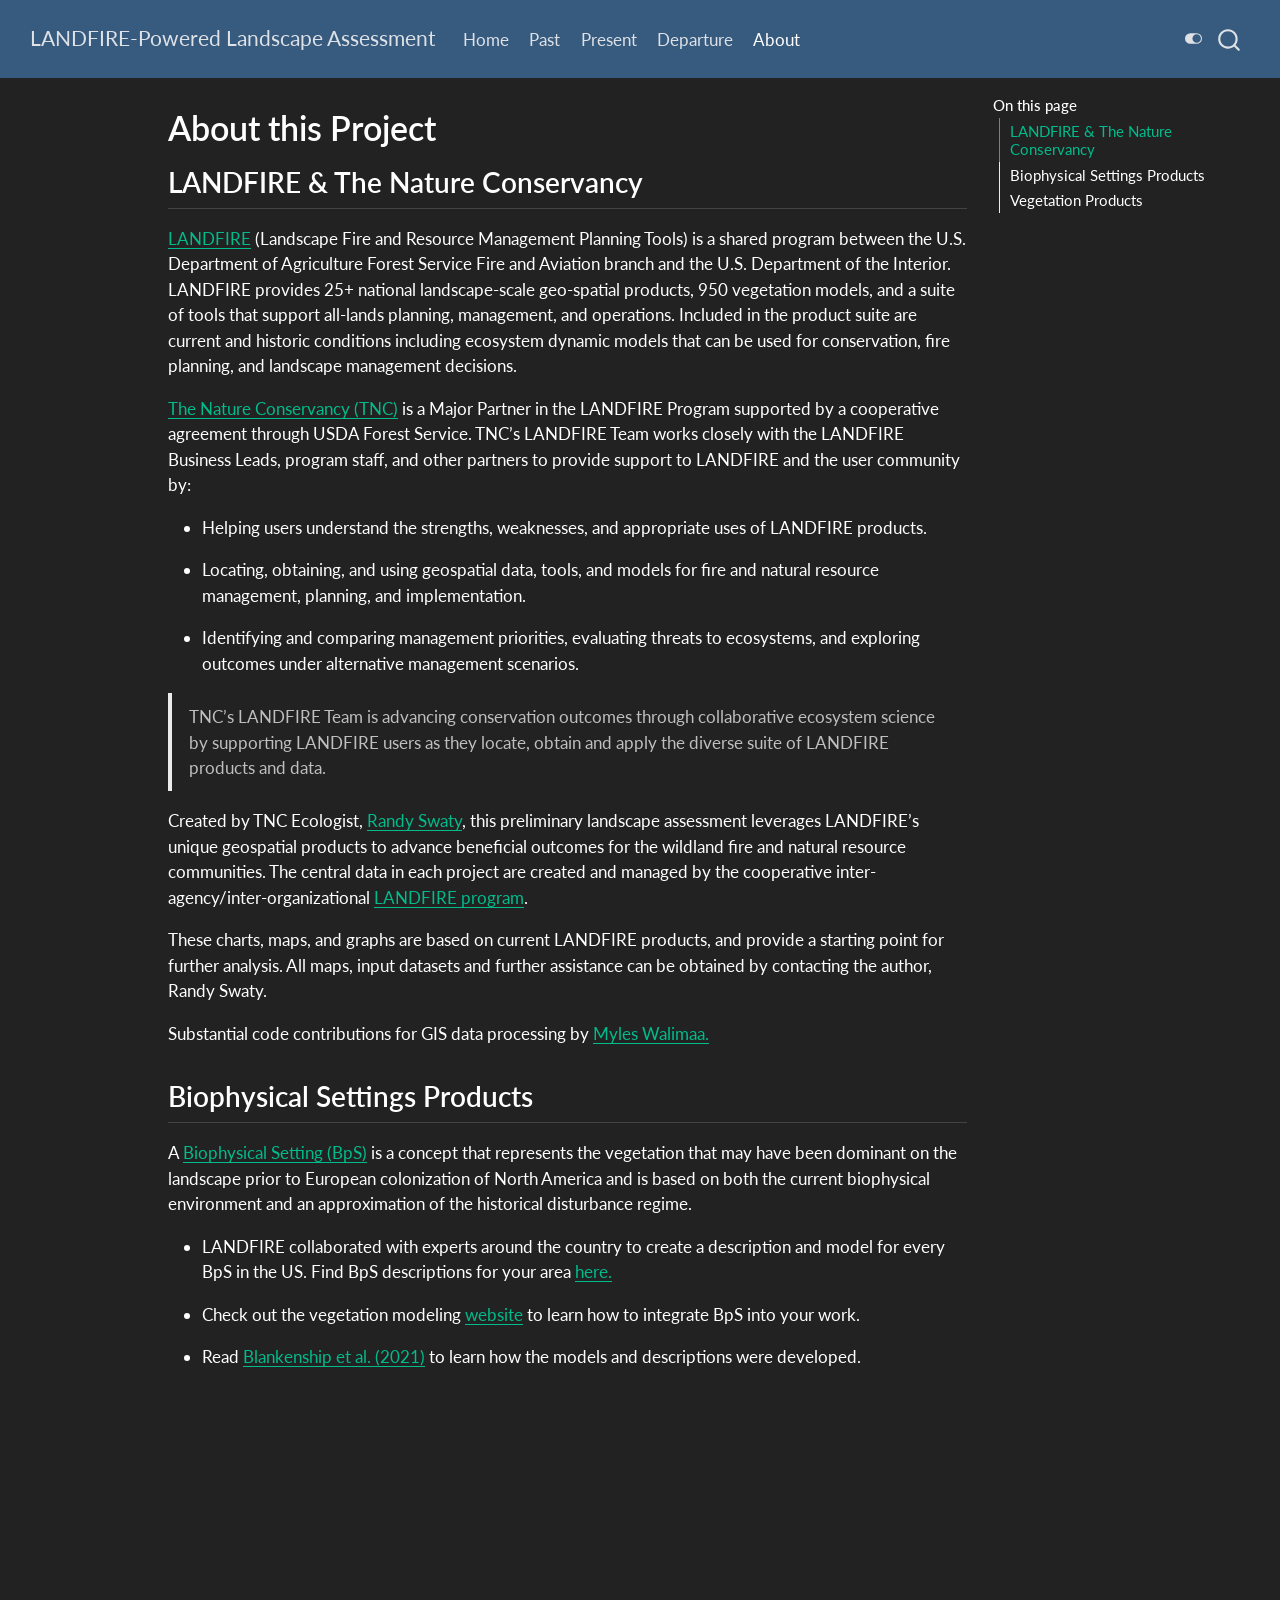
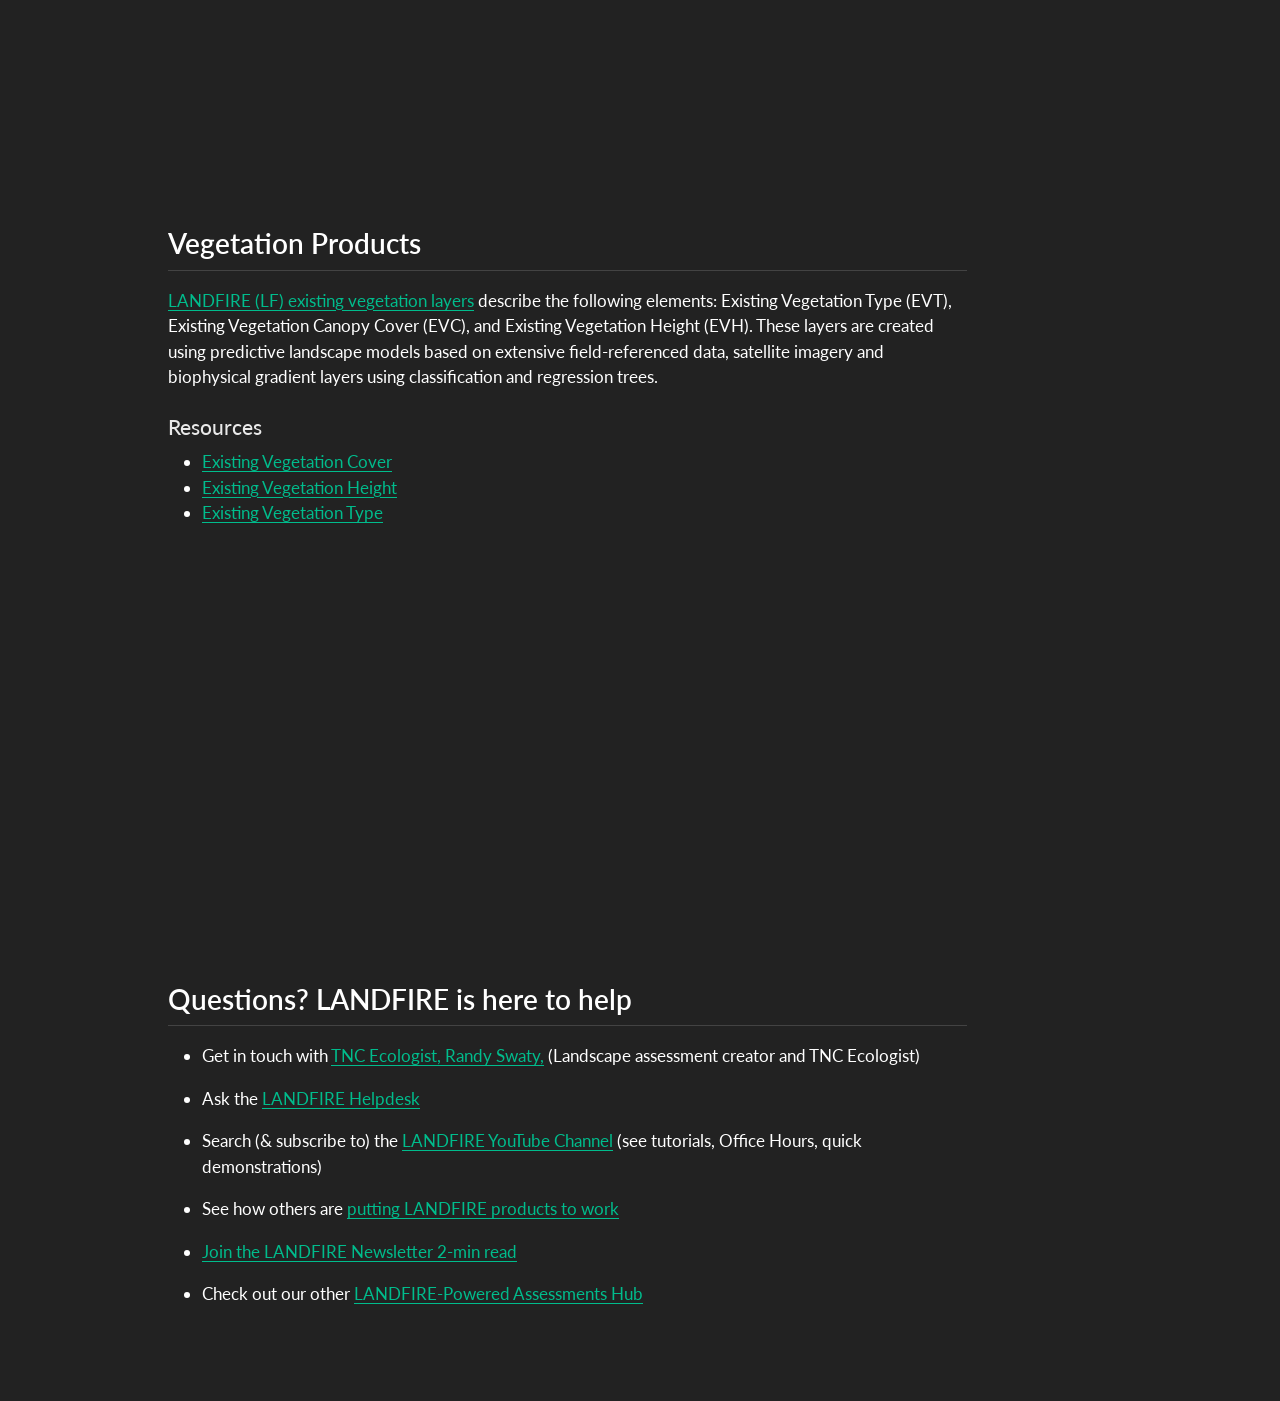
==== docs/about.html @ ee86d82d "added departure page, completed initial assessment" ====
<!DOCTYPE html>
<html xmlns="http://www.w3.org/1999/xhtml" lang="en" xml:lang="en"><head>

<meta charset="utf-8">
<meta name="generator" content="quarto-1.8.26">

<meta name="viewport" content="width=device-width, initial-scale=1.0, user-scalable=yes">


<title>About this Project – LANDFIRE-Powered Landscape Assessment</title>
<style>
code{white-space: pre-wrap;}
span.smallcaps{font-variant: small-caps;}
div.columns{display: flex; gap: min(4vw, 1.5em);}
div.column{flex: auto; overflow-x: auto;}
div.hanging-indent{margin-left: 1.5em; text-indent: -1.5em;}
ul.task-list{list-style: none;}
ul.task-list li input[type="checkbox"] {
  width: 0.8em;
  margin: 0 0.8em 0.2em -1em; /* quarto-specific, see https://github.com/quarto-dev/quarto-cli/issues/4556 */ 
  vertical-align: middle;
}
</style>


<script src="site_libs/quarto-nav/quarto-nav.js"></script>
<script src="site_libs/quarto-nav/headroom.min.js"></script>
<script src="site_libs/clipboard/clipboard.min.js"></script>
<script src="site_libs/quarto-search/autocomplete.umd.js"></script>
<script src="site_libs/quarto-search/fuse.min.js"></script>
<script src="site_libs/quarto-search/quarto-search.js"></script>
<meta name="quarto:offset" content="./">
<script src="site_libs/quarto-html/quarto.js" type="module"></script>
<script src="site_libs/quarto-html/tabsets/tabsets.js" type="module"></script>
<script src="site_libs/quarto-html/axe/axe-check.js" type="module"></script>
<script src="site_libs/quarto-html/popper.min.js"></script>
<script src="site_libs/quarto-html/tippy.umd.min.js"></script>
<script src="site_libs/quarto-html/anchor.min.js"></script>
<link href="site_libs/quarto-html/tippy.css" rel="stylesheet">
<link href="site_libs/quarto-html/quarto-syntax-highlighting-587c61ba64f3a5504c4d52d930310e48.css" rel="stylesheet" class="quarto-color-scheme" id="quarto-text-highlighting-styles">
<link href="site_libs/quarto-html/quarto-syntax-highlighting-dark-b758ccaa5987ceb1b75504551e579abf.css" rel="stylesheet" class="quarto-color-scheme quarto-color-alternate" id="quarto-text-highlighting-styles">
<script src="site_libs/bootstrap/bootstrap.min.js"></script>
<link href="site_libs/bootstrap/bootstrap-icons.css" rel="stylesheet">
<link href="site_libs/bootstrap/bootstrap-ffa9a6279353761231ec249df0a7fdd3.min.css" rel="stylesheet" append-hash="true" class="quarto-color-scheme" id="quarto-bootstrap" data-mode="light">
<link href="site_libs/bootstrap/bootstrap-dark-24772959a0e306aba8d7698078628ce7.min.css" rel="stylesheet" append-hash="true" class="quarto-color-scheme quarto-color-alternate" id="quarto-bootstrap" data-mode="dark">
<script id="quarto-search-options" type="application/json">{
  "location": "navbar",
  "copy-button": false,
  "collapse-after": 3,
  "panel-placement": "end",
  "type": "overlay",
  "limit": 50,
  "keyboard-shortcut": [
    "f",
    "/",
    "s"
  ],
  "show-item-context": false,
  "language": {
    "search-no-results-text": "No results",
    "search-matching-documents-text": "matching documents",
    "search-copy-link-title": "Copy link to search",
    "search-hide-matches-text": "Hide additional matches",
    "search-more-match-text": "more match in this document",
    "search-more-matches-text": "more matches in this document",
    "search-clear-button-title": "Clear",
    "search-text-placeholder": "",
    "search-detached-cancel-button-title": "Cancel",
    "search-submit-button-title": "Submit",
    "search-label": "Search"
  }
}</script>


<link rel="stylesheet" href="styles-darkly.css">
<link rel="stylesheet" href="styles-flatly.css">
</head>

<body class="nav-fixed quarto-dark"><script id="quarto-html-before-body" type="application/javascript">
    const toggleBodyColorMode = (bsSheetEl) => {
      const mode = bsSheetEl.getAttribute("data-mode");
      const bodyEl = window.document.querySelector("body");
      if (mode === "dark") {
        bodyEl.classList.add("quarto-dark");
        bodyEl.classList.remove("quarto-light");
      } else {
        bodyEl.classList.add("quarto-light");
        bodyEl.classList.remove("quarto-dark");
      }
    }
    const toggleBodyColorPrimary = () => {
      const bsSheetEl = window.document.querySelector("link#quarto-bootstrap:not([rel=disabled-stylesheet])");
      if (bsSheetEl) {
        toggleBodyColorMode(bsSheetEl);
      }
    }
    const setColorSchemeToggle = (alternate) => {
      const toggles = window.document.querySelectorAll('.quarto-color-scheme-toggle');
      for (let i=0; i < toggles.length; i++) {
        const toggle = toggles[i];
        if (toggle) {
          if (alternate) {
            toggle.classList.add("alternate");
          } else {
            toggle.classList.remove("alternate");
          }
        }
      }
    };
    const toggleColorMode = (alternate) => {
      // Switch the stylesheets
      const primaryStylesheets = window.document.querySelectorAll('link.quarto-color-scheme:not(.quarto-color-alternate)');
      const alternateStylesheets = window.document.querySelectorAll('link.quarto-color-scheme.quarto-color-alternate');
      manageTransitions('#quarto-margin-sidebar .nav-link', false);
      if (alternate) {
        // note: dark is layered on light, we don't disable primary!
        enableStylesheet(alternateStylesheets);
        for (const sheetNode of alternateStylesheets) {
          if (sheetNode.id === "quarto-bootstrap") {
            toggleBodyColorMode(sheetNode);
          }
        }
      } else {
        disableStylesheet(alternateStylesheets);
        enableStylesheet(primaryStylesheets)
        toggleBodyColorPrimary();
      }
      manageTransitions('#quarto-margin-sidebar .nav-link', true);
      // Switch the toggles
      setColorSchemeToggle(alternate)
      // Hack to workaround the fact that safari doesn't
      // properly recolor the scrollbar when toggling (#1455)
      if (navigator.userAgent.indexOf('Safari') > 0 && navigator.userAgent.indexOf('Chrome') == -1) {
        manageTransitions("body", false);
        window.scrollTo(0, 1);
        setTimeout(() => {
          window.scrollTo(0, 0);
          manageTransitions("body", true);
        }, 40);
      }
    }
    const disableStylesheet = (stylesheets) => {
      for (let i=0; i < stylesheets.length; i++) {
        const stylesheet = stylesheets[i];
        stylesheet.rel = 'disabled-stylesheet';
      }
    }
    const enableStylesheet = (stylesheets) => {
      for (let i=0; i < stylesheets.length; i++) {
        const stylesheet = stylesheets[i];
        if(stylesheet.rel !== 'stylesheet') { // for Chrome, which will still FOUC without this check
          stylesheet.rel = 'stylesheet';
        }
      }
    }
    const manageTransitions = (selector, allowTransitions) => {
      const els = window.document.querySelectorAll(selector);
      for (let i=0; i < els.length; i++) {
        const el = els[i];
        if (allowTransitions) {
          el.classList.remove('notransition');
        } else {
          el.classList.add('notransition');
        }
      }
    }
    const isFileUrl = () => {
      return window.location.protocol === 'file:';
    }
    const hasAlternateSentinel = () => {
      let styleSentinel = getColorSchemeSentinel();
      if (styleSentinel !== null) {
        return styleSentinel === "alternate";
      } else {
        return false;
      }
    }
    const setStyleSentinel = (alternate) => {
      const value = alternate ? "alternate" : "default";
      if (!isFileUrl()) {
        window.localStorage.setItem("quarto-color-scheme", value);
      } else {
        localAlternateSentinel = value;
      }
    }
    const getColorSchemeSentinel = () => {
      if (!isFileUrl()) {
        const storageValue = window.localStorage.getItem("quarto-color-scheme");
        return storageValue != null ? storageValue : localAlternateSentinel;
      } else {
        return localAlternateSentinel;
      }
    }
    const toggleGiscusIfUsed = (isAlternate, darkModeDefault) => {
      const baseTheme = document.querySelector('#giscus-base-theme')?.value ?? 'light';
      const alternateTheme = document.querySelector('#giscus-alt-theme')?.value ?? 'dark';
      let newTheme = '';
      if(authorPrefersDark) {
        newTheme = isAlternate ? baseTheme : alternateTheme;
      } else {
        newTheme = isAlternate ? alternateTheme : baseTheme;
      }
      const changeGiscusTheme = () => {
        // From: https://github.com/giscus/giscus/issues/336
        const sendMessage = (message) => {
          const iframe = document.querySelector('iframe.giscus-frame');
          if (!iframe) return;
          iframe.contentWindow.postMessage({ giscus: message }, 'https://giscus.app');
        }
        sendMessage({
          setConfig: {
            theme: newTheme
          }
        });
      }
      const isGiscussLoaded = window.document.querySelector('iframe.giscus-frame') !== null;
      if (isGiscussLoaded) {
        changeGiscusTheme();
      }
    };
    const authorPrefersDark = true;
    const darkModeDefault = authorPrefersDark;
    let localAlternateSentinel = darkModeDefault ? 'alternate' : 'default';
    // Dark / light mode switch
    window.quartoToggleColorScheme = () => {
      // Read the current dark / light value
      let toAlternate = !hasAlternateSentinel();
      toggleColorMode(toAlternate);
      setStyleSentinel(toAlternate);
      toggleGiscusIfUsed(toAlternate, darkModeDefault);
      window.dispatchEvent(new Event('resize'));
    };
    // Switch to dark mode if need be
    if (hasAlternateSentinel()) {
      toggleColorMode(true);
    } else {
      toggleColorMode(false);
    }
  </script>

<div id="quarto-search-results"></div>
  <header id="quarto-header" class="headroom fixed-top">
    <nav class="navbar navbar-expand-lg " data-bs-theme="dark">
      <div class="navbar-container container-fluid">
      <div class="navbar-brand-container mx-auto">
    <a class="navbar-brand" href="./index.html">
    <span class="navbar-title">LANDFIRE-Powered Landscape Assessment</span>
    </a>
  </div>
            <div id="quarto-search" class="" title="Search"></div>
          <button class="navbar-toggler" type="button" data-bs-toggle="collapse" data-bs-target="#navbarCollapse" aria-controls="navbarCollapse" role="menu" aria-expanded="false" aria-label="Toggle navigation" onclick="if (window.quartoToggleHeadroom) { window.quartoToggleHeadroom(); }">
  <span class="navbar-toggler-icon"></span>
</button>
          <div class="collapse navbar-collapse" id="navbarCollapse">
            <ul class="navbar-nav navbar-nav-scroll me-auto">
  <li class="nav-item">
    <a class="nav-link" href="./index.html"> 
<span class="menu-text">Home</span></a>
  </li>  
  <li class="nav-item">
    <a class="nav-link" href="./past.html"> 
<span class="menu-text">Past</span></a>
  </li>  
  <li class="nav-item">
    <a class="nav-link" href="./present.html"> 
<span class="menu-text">Present</span></a>
  </li>  
  <li class="nav-item">
    <a class="nav-link" href="./departure.html"> 
<span class="menu-text">Departure</span></a>
  </li>  
  <li class="nav-item">
    <a class="nav-link active" href="./about.html" aria-current="page"> 
<span class="menu-text">About</span></a>
  </li>  
</ul>
          </div> <!-- /navcollapse -->
            <div class="quarto-navbar-tools">
  <a href="" class="quarto-color-scheme-toggle quarto-navigation-tool  px-1" onclick="window.quartoToggleColorScheme(); return false;" title="Toggle dark mode"><i class="bi"></i></a>
</div>
      </div> <!-- /container-fluid -->
    </nav>
</header>
<!-- content -->
<div id="quarto-content" class="quarto-container page-columns page-rows-contents page-layout-article page-navbar">
<!-- sidebar -->
<!-- margin-sidebar -->
    <div id="quarto-margin-sidebar" class="sidebar margin-sidebar">
        <nav id="TOC" role="doc-toc" class="toc-active">
    <h2 id="toc-title">On this page</h2>
   
  <ul>
  <li><a href="#landfire-the-nature-conservancy" id="toc-landfire-the-nature-conservancy" class="nav-link active" data-scroll-target="#landfire-the-nature-conservancy">LANDFIRE &amp; The Nature Conservancy</a></li>
  <li><a href="#biophysical-settings-products" id="toc-biophysical-settings-products" class="nav-link" data-scroll-target="#biophysical-settings-products">Biophysical Settings Products</a></li>
  <li><a href="#vegetation-products" id="toc-vegetation-products" class="nav-link" data-scroll-target="#vegetation-products">Vegetation Products</a></li>
  </ul>
</nav>
    </div>
<!-- main -->
<main class="content" id="quarto-document-content">


<header id="title-block-header" class="quarto-title-block default">
<div class="quarto-title">
<h1 class="title">About this Project</h1>
</div>



<div class="quarto-title-meta">

    
  
    
  </div>
  


</header>


<section id="landfire-the-nature-conservancy" class="level2">
<h2 class="anchored" data-anchor-id="landfire-the-nature-conservancy">LANDFIRE &amp; The Nature Conservancy</h2>
<p><a href="https://landfire.gov" target="blank">LANDFIRE</a> (Landscape Fire and Resource Management Planning Tools) is a shared program between the U.S. Department of Agriculture Forest Service Fire and Aviation branch and the U.S. Department of the Interior. LANDFIRE provides 25+ national landscape-scale geo-spatial products, 950 vegetation models, and a suite of tools that support all-lands planning, management, and operations. Included in the product suite are current and historic conditions including ecosystem dynamic models that can be used for conservation, fire planning, and landscape management decisions.</p>
<p><a href="https://landfire.gov/faqs#heading-45" target="blank">The Nature Conservancy (TNC)</a> is a Major Partner in the LANDFIRE Program supported by a cooperative agreement through USDA Forest Service. TNC’s LANDFIRE Team works closely with the LANDFIRE Business Leads, program staff, and other partners to provide support to LANDFIRE and the user community by:</p>
<ul>
<li><p>Helping users understand the strengths, weaknesses, and appropriate uses of LANDFIRE products.</p></li>
<li><p>Locating, obtaining, and using geospatial data, tools, and models for fire and natural resource management, planning, and implementation.</p></li>
<li><p>Identifying and comparing management priorities, evaluating threats to ecosystems, and exploring outcomes under alternative management scenarios.</p></li>
</ul>
<blockquote class="blockquote">
<p>TNC’s LANDFIRE Team is advancing conservation outcomes through collaborative ecosystem science by supporting LANDFIRE users as they locate, obtain and apply the diverse suite of LANDFIRE products and data.</p>
</blockquote>
<p>Created by TNC Ecologist, <a href="mailto:rswaty@tnc.org">Randy Swaty</a>, this preliminary landscape assessment leverages LANDFIRE’s unique geospatial products to advance beneficial outcomes for the wildland fire and natural resource communities. The central data in each project are created and managed by the cooperative inter-agency/inter-organizational <a href="https://landfire.gov" target="blank">LANDFIRE program</a>.</p>
<p>These charts, maps, and graphs are based on current LANDFIRE products, and provide a starting point for further analysis. All maps, input datasets and further assistance can be obtained by contacting the author, Randy Swaty.</p>
<p>Substantial code contributions for GIS data processing by <a href="https://www.linkedin.com/in/myles-walimaa-35596123b/" target="blank">Myles Walimaa.</a></p>
</section>
<section id="biophysical-settings-products" class="level2">
<h2 class="anchored" data-anchor-id="biophysical-settings-products">Biophysical Settings Products</h2>
<p>A <a href="https://landfire.gov/bps-models.php" target="blank">Biophysical Setting (BpS)</a> is a concept that represents the vegetation that may have been dominant on the landscape prior to European colonization of North America and is based on both the current biophysical environment and an approximation of the historical disturbance regime.</p>
<ul>
<li><p>LANDFIRE collaborated with experts around the country to create a description and model for every BpS in the US. Find BpS descriptions for your area <a href="https://landfirereview.org/search.php" target="blank">here.</a></p></li>
<li><p>Check out the vegetation modeling <a href="https://thenatureconservancy.github.io/landfiremodels/" target="blank">website</a> to learn how to integrate BpS into your work.</p></li>
<li><p>Read <a href="https://esajournals.onlinelibrary.wiley.com/doi/pdf/10.1002/ecs2.3484" target="blank">Blankenship et al.&nbsp;(2021)</a> to learn how the models and descriptions were developed.</p></li>
</ul>
<p><br></p>
<iframe width="560" height="315" src="https://www.youtube.com/embed/xjaWJCe7udQ" title="YouTube video player" frameborder="0" allow="accelerometer; autoplay; clipboard-write; encrypted-media; gyroscope; picture-in-picture; web-share" allowfullscreen="">
</iframe>
<p><br></p>
</section>
<section id="vegetation-products" class="level2">
<h2 class="anchored" data-anchor-id="vegetation-products">Vegetation Products</h2>
<p><a href="https://landfire.gov/vegetation.php" target="blank">LANDFIRE (LF) existing vegetation layers</a> describe the following elements: Existing Vegetation Type (EVT), Existing Vegetation Canopy Cover (EVC), and Existing Vegetation Height (EVH). These layers are created using predictive landscape models based on extensive field-referenced data, satellite imagery and biophysical gradient layers using classification and regression trees.</p>
<section id="resources" class="level4">
<h4 class="anchored">Resources</h4>
<ul>
<li><a href="https://landfire.gov/evc.php" target="blank">Existing Vegetation Cover</a></li>
<li><a href="https://landfire.gov/evh.php" target="blank">Existing Vegetation Height</a></li>
<li><a href="https://landfire.gov/evt.php" target="blank">Existing Vegetation Type</a></li>
</ul>
<p><br></p>
<iframe width="560" height="315" src="https://www.youtube.com/embed/Fzc_zS6EoJE?si=Z4idrvFqgCMK8IJZ" title="YouTube video player" frameborder="0" allow="accelerometer; autoplay; clipboard-write; encrypted-media; gyroscope; picture-in-picture; web-share" allowfullscreen="">
</iframe>
<p><br></p>
<h2 class="anchored" data-anchor-id="resources">
Questions? LANDFIRE is here to help
</h2>
<ul>
<li><p>Get in touch with <a href="mailto:rswaty@tnc.org">TNC Ecologist, Randy Swaty,</a> (Landscape assessment creator and TNC Ecologist)</p></li>
<li><p>Ask the <a href="mailto:helpdesk@landfire.gov">LANDFIRE Helpdesk</a></p></li>
<li><p>Search (&amp; subscribe to) the <a href="https://www.youtube.com/@LANDFIREvideo">LANDFIRE YouTube Channel</a> (see tutorials, Office Hours, quick demonstrations)</p></li>
<li><p>See how others are <a href="https://arcg.is/1jmKm90">putting LANDFIRE products to work</a></p></li>
<li><p><a href="http://eepurl.com/cajG91">Join the LANDFIRE Newsletter 2-min read</a></p></li>
<li><p>Check out our other <a href="https://landfire-tnc.github.io/Assessments/">LANDFIRE-Powered Assessments Hub</a></p></li>
</ul>


</section>
</section>

</main> <!-- /main -->
<script id="quarto-html-after-body" type="application/javascript">
  window.document.addEventListener("DOMContentLoaded", function (event) {
    // Ensure there is a toggle, if there isn't float one in the top right
    if (window.document.querySelector('.quarto-color-scheme-toggle') === null) {
      const a = window.document.createElement('a');
      a.classList.add('top-right');
      a.classList.add('quarto-color-scheme-toggle');
      a.href = "";
      a.onclick = function() { try { window.quartoToggleColorScheme(); } catch {} return false; };
      const i = window.document.createElement("i");
      i.classList.add('bi');
      a.appendChild(i);
      window.document.body.appendChild(a);
    }
    setColorSchemeToggle(hasAlternateSentinel())
    const icon = "";
    const anchorJS = new window.AnchorJS();
    anchorJS.options = {
      placement: 'right',
      icon: icon
    };
    anchorJS.add('.anchored');
    const isCodeAnnotation = (el) => {
      for (const clz of el.classList) {
        if (clz.startsWith('code-annotation-')) {                     
          return true;
        }
      }
      return false;
    }
    const onCopySuccess = function(e) {
      // button target
      const button = e.trigger;
      // don't keep focus
      button.blur();
      // flash "checked"
      button.classList.add('code-copy-button-checked');
      var currentTitle = button.getAttribute("title");
      button.setAttribute("title", "Copied!");
      let tooltip;
      if (window.bootstrap) {
        button.setAttribute("data-bs-toggle", "tooltip");
        button.setAttribute("data-bs-placement", "left");
        button.setAttribute("data-bs-title", "Copied!");
        tooltip = new bootstrap.Tooltip(button, 
          { trigger: "manual", 
            customClass: "code-copy-button-tooltip",
            offset: [0, -8]});
        tooltip.show();    
      }
      setTimeout(function() {
        if (tooltip) {
          tooltip.hide();
          button.removeAttribute("data-bs-title");
          button.removeAttribute("data-bs-toggle");
          button.removeAttribute("data-bs-placement");
        }
        button.setAttribute("title", currentTitle);
        button.classList.remove('code-copy-button-checked');
      }, 1000);
      // clear code selection
      e.clearSelection();
    }
    const getTextToCopy = function(trigger) {
      const outerScaffold = trigger.parentElement.cloneNode(true);
      const codeEl = outerScaffold.querySelector('code');
      for (const childEl of codeEl.children) {
        if (isCodeAnnotation(childEl)) {
          childEl.remove();
        }
      }
      return codeEl.innerText;
    }
    const clipboard = new window.ClipboardJS('.code-copy-button:not([data-in-quarto-modal])', {
      text: getTextToCopy
    });
    clipboard.on('success', onCopySuccess);
    if (window.document.getElementById('quarto-embedded-source-code-modal')) {
      const clipboardModal = new window.ClipboardJS('.code-copy-button[data-in-quarto-modal]', {
        text: getTextToCopy,
        container: window.document.getElementById('quarto-embedded-source-code-modal')
      });
      clipboardModal.on('success', onCopySuccess);
    }
      var localhostRegex = new RegExp(/^(?:http|https):\/\/localhost\:?[0-9]*\//);
      var mailtoRegex = new RegExp(/^mailto:/);
        var filterRegex = new RegExp('/' + window.location.host + '/');
      var isInternal = (href) => {
          return filterRegex.test(href) || localhostRegex.test(href) || mailtoRegex.test(href);
      }
      // Inspect non-navigation links and adorn them if external
     var links = window.document.querySelectorAll('a[href]:not(.nav-link):not(.navbar-brand):not(.toc-action):not(.sidebar-link):not(.sidebar-item-toggle):not(.pagination-link):not(.no-external):not([aria-hidden]):not(.dropdown-item):not(.quarto-navigation-tool):not(.about-link)');
      for (var i=0; i<links.length; i++) {
        const link = links[i];
        if (!isInternal(link.href)) {
          // undo the damage that might have been done by quarto-nav.js in the case of
          // links that we want to consider external
          if (link.dataset.originalHref !== undefined) {
            link.href = link.dataset.originalHref;
          }
        }
      }
    function tippyHover(el, contentFn, onTriggerFn, onUntriggerFn) {
      const config = {
        allowHTML: true,
        maxWidth: 500,
        delay: 100,
        arrow: false,
        appendTo: function(el) {
            return el.parentElement;
        },
        interactive: true,
        interactiveBorder: 10,
        theme: 'quarto',
        placement: 'bottom-start',
      };
      if (contentFn) {
        config.content = contentFn;
      }
      if (onTriggerFn) {
        config.onTrigger = onTriggerFn;
      }
      if (onUntriggerFn) {
        config.onUntrigger = onUntriggerFn;
      }
      window.tippy(el, config); 
    }
    const noterefs = window.document.querySelectorAll('a[role="doc-noteref"]');
    for (var i=0; i<noterefs.length; i++) {
      const ref = noterefs[i];
      tippyHover(ref, function() {
        // use id or data attribute instead here
        let href = ref.getAttribute('data-footnote-href') || ref.getAttribute('href');
        try { href = new URL(href).hash; } catch {}
        const id = href.replace(/^#\/?/, "");
        const note = window.document.getElementById(id);
        if (note) {
          return note.innerHTML;
        } else {
          return "";
        }
      });
    }
    const xrefs = window.document.querySelectorAll('a.quarto-xref');
    const processXRef = (id, note) => {
      // Strip column container classes
      const stripColumnClz = (el) => {
        el.classList.remove("page-full", "page-columns");
        if (el.children) {
          for (const child of el.children) {
            stripColumnClz(child);
          }
        }
      }
      stripColumnClz(note)
      if (id === null || id.startsWith('sec-')) {
        // Special case sections, only their first couple elements
        const container = document.createElement("div");
        if (note.children && note.children.length > 2) {
          container.appendChild(note.children[0].cloneNode(true));
          for (let i = 1; i < note.children.length; i++) {
            const child = note.children[i];
            if (child.tagName === "P" && child.innerText === "") {
              continue;
            } else {
              container.appendChild(child.cloneNode(true));
              break;
            }
          }
          if (window.Quarto?.typesetMath) {
            window.Quarto.typesetMath(container);
          }
          return container.innerHTML
        } else {
          if (window.Quarto?.typesetMath) {
            window.Quarto.typesetMath(note);
          }
          return note.innerHTML;
        }
      } else {
        // Remove any anchor links if they are present
        const anchorLink = note.querySelector('a.anchorjs-link');
        if (anchorLink) {
          anchorLink.remove();
        }
        if (window.Quarto?.typesetMath) {
          window.Quarto.typesetMath(note);
        }
        if (note.classList.contains("callout")) {
          return note.outerHTML;
        } else {
          return note.innerHTML;
        }
      }
    }
    for (var i=0; i<xrefs.length; i++) {
      const xref = xrefs[i];
      tippyHover(xref, undefined, function(instance) {
        instance.disable();
        let url = xref.getAttribute('href');
        let hash = undefined; 
        if (url.startsWith('#')) {
          hash = url;
        } else {
          try { hash = new URL(url).hash; } catch {}
        }
        if (hash) {
          const id = hash.replace(/^#\/?/, "");
          const note = window.document.getElementById(id);
          if (note !== null) {
            try {
              const html = processXRef(id, note.cloneNode(true));
              instance.setContent(html);
            } finally {
              instance.enable();
              instance.show();
            }
          } else {
            // See if we can fetch this
            fetch(url.split('#')[0])
            .then(res => res.text())
            .then(html => {
              const parser = new DOMParser();
              const htmlDoc = parser.parseFromString(html, "text/html");
              const note = htmlDoc.getElementById(id);
              if (note !== null) {
                const html = processXRef(id, note);
                instance.setContent(html);
              } 
            }).finally(() => {
              instance.enable();
              instance.show();
            });
          }
        } else {
          // See if we can fetch a full url (with no hash to target)
          // This is a special case and we should probably do some content thinning / targeting
          fetch(url)
          .then(res => res.text())
          .then(html => {
            const parser = new DOMParser();
            const htmlDoc = parser.parseFromString(html, "text/html");
            const note = htmlDoc.querySelector('main.content');
            if (note !== null) {
              // This should only happen for chapter cross references
              // (since there is no id in the URL)
              // remove the first header
              if (note.children.length > 0 && note.children[0].tagName === "HEADER") {
                note.children[0].remove();
              }
              const html = processXRef(null, note);
              instance.setContent(html);
            } 
          }).finally(() => {
            instance.enable();
            instance.show();
          });
        }
      }, function(instance) {
      });
    }
        let selectedAnnoteEl;
        const selectorForAnnotation = ( cell, annotation) => {
          let cellAttr = 'data-code-cell="' + cell + '"';
          let lineAttr = 'data-code-annotation="' +  annotation + '"';
          const selector = 'span[' + cellAttr + '][' + lineAttr + ']';
          return selector;
        }
        const selectCodeLines = (annoteEl) => {
          const doc = window.document;
          const targetCell = annoteEl.getAttribute("data-target-cell");
          const targetAnnotation = annoteEl.getAttribute("data-target-annotation");
          const annoteSpan = window.document.querySelector(selectorForAnnotation(targetCell, targetAnnotation));
          const lines = annoteSpan.getAttribute("data-code-lines").split(",");
          const lineIds = lines.map((line) => {
            return targetCell + "-" + line;
          })
          let top = null;
          let height = null;
          let parent = null;
          if (lineIds.length > 0) {
              //compute the position of the single el (top and bottom and make a div)
              const el = window.document.getElementById(lineIds[0]);
              top = el.offsetTop;
              height = el.offsetHeight;
              parent = el.parentElement.parentElement;
            if (lineIds.length > 1) {
              const lastEl = window.document.getElementById(lineIds[lineIds.length - 1]);
              const bottom = lastEl.offsetTop + lastEl.offsetHeight;
              height = bottom - top;
            }
            if (top !== null && height !== null && parent !== null) {
              // cook up a div (if necessary) and position it 
              let div = window.document.getElementById("code-annotation-line-highlight");
              if (div === null) {
                div = window.document.createElement("div");
                div.setAttribute("id", "code-annotation-line-highlight");
                div.style.position = 'absolute';
                parent.appendChild(div);
              }
              div.style.top = top - 2 + "px";
              div.style.height = height + 4 + "px";
              div.style.left = 0;
              let gutterDiv = window.document.getElementById("code-annotation-line-highlight-gutter");
              if (gutterDiv === null) {
                gutterDiv = window.document.createElement("div");
                gutterDiv.setAttribute("id", "code-annotation-line-highlight-gutter");
                gutterDiv.style.position = 'absolute';
                const codeCell = window.document.getElementById(targetCell);
                const gutter = codeCell.querySelector('.code-annotation-gutter');
                gutter.appendChild(gutterDiv);
              }
              gutterDiv.style.top = top - 2 + "px";
              gutterDiv.style.height = height + 4 + "px";
            }
            selectedAnnoteEl = annoteEl;
          }
        };
        const unselectCodeLines = () => {
          const elementsIds = ["code-annotation-line-highlight", "code-annotation-line-highlight-gutter"];
          elementsIds.forEach((elId) => {
            const div = window.document.getElementById(elId);
            if (div) {
              div.remove();
            }
          });
          selectedAnnoteEl = undefined;
        };
          // Handle positioning of the toggle
      window.addEventListener(
        "resize",
        throttle(() => {
          elRect = undefined;
          if (selectedAnnoteEl) {
            selectCodeLines(selectedAnnoteEl);
          }
        }, 10)
      );
      function throttle(fn, ms) {
      let throttle = false;
      let timer;
        return (...args) => {
          if(!throttle) { // first call gets through
              fn.apply(this, args);
              throttle = true;
          } else { // all the others get throttled
              if(timer) clearTimeout(timer); // cancel #2
              timer = setTimeout(() => {
                fn.apply(this, args);
                timer = throttle = false;
              }, ms);
          }
        };
      }
        // Attach click handler to the DT
        const annoteDls = window.document.querySelectorAll('dt[data-target-cell]');
        for (const annoteDlNode of annoteDls) {
          annoteDlNode.addEventListener('click', (event) => {
            const clickedEl = event.target;
            if (clickedEl !== selectedAnnoteEl) {
              unselectCodeLines();
              const activeEl = window.document.querySelector('dt[data-target-cell].code-annotation-active');
              if (activeEl) {
                activeEl.classList.remove('code-annotation-active');
              }
              selectCodeLines(clickedEl);
              clickedEl.classList.add('code-annotation-active');
            } else {
              // Unselect the line
              unselectCodeLines();
              clickedEl.classList.remove('code-annotation-active');
            }
          });
        }
    const findCites = (el) => {
      const parentEl = el.parentElement;
      if (parentEl) {
        const cites = parentEl.dataset.cites;
        if (cites) {
          return {
            el,
            cites: cites.split(' ')
          };
        } else {
          return findCites(el.parentElement)
        }
      } else {
        return undefined;
      }
    };
    var bibliorefs = window.document.querySelectorAll('a[role="doc-biblioref"]');
    for (var i=0; i<bibliorefs.length; i++) {
      const ref = bibliorefs[i];
      const citeInfo = findCites(ref);
      if (citeInfo) {
        tippyHover(citeInfo.el, function() {
          var popup = window.document.createElement('div');
          citeInfo.cites.forEach(function(cite) {
            var citeDiv = window.document.createElement('div');
            citeDiv.classList.add('hanging-indent');
            citeDiv.classList.add('csl-entry');
            var biblioDiv = window.document.getElementById('ref-' + cite);
            if (biblioDiv) {
              citeDiv.innerHTML = biblioDiv.innerHTML;
            }
            popup.appendChild(citeDiv);
          });
          return popup.innerHTML;
        });
      }
    }
  });
  </script>
</div> <!-- /content -->




</body></html>
---- docs/site_libs/quarto-html/tippy.css ----
.tippy-box[data-animation=fade][data-state=hidden]{opacity:0}[data-tippy-root]{max-width:calc(100vw - 10px)}.tippy-box{position:relative;background-color:#333;color:#fff;border-radius:4px;font-size:14px;line-height:1.4;white-space:normal;outline:0;transition-property:transform,visibility,opacity}.tippy-box[data-placement^=top]>.tippy-arrow{bottom:0}.tippy-box[data-placement^=top]>.tippy-arrow:before{bottom:-7px;left:0;border-width:8px 8px 0;border-top-color:initial;transform-origin:center top}.tippy-box[data-placement^=bottom]>.tippy-arrow{top:0}.tippy-box[data-placement^=bottom]>.tippy-arrow:before{top:-7px;left:0;border-width:0 8px 8px;border-bottom-color:initial;transform-origin:center bottom}.tippy-box[data-placement^=left]>.tippy-arrow{right:0}.tippy-box[data-placement^=left]>.tippy-arrow:before{border-width:8px 0 8px 8px;border-left-color:initial;right:-7px;transform-origin:center left}.tippy-box[data-placement^=right]>.tippy-arrow{left:0}.tippy-box[data-placement^=right]>.tippy-arrow:before{left:-7px;border-width:8px 8px 8px 0;border-right-color:initial;transform-origin:center right}.tippy-box[data-inertia][data-state=visible]{transition-timing-function:cubic-bezier(.54,1.5,.38,1.11)}.tippy-arrow{width:16px;height:16px;color:#333}.tippy-arrow:before{content:"";position:absolute;border-color:transparent;border-style:solid}.tippy-content{position:relative;padding:5px 9px;z-index:1}
---- docs/site_libs/quarto-html/quarto-syntax-highlighting-587c61ba64f3a5504c4d52d930310e48.css ----
/* quarto syntax highlight colors */
:root {
  --quarto-hl-ot-color: #003B4F;
  --quarto-hl-at-color: #657422;
  --quarto-hl-ss-color: #20794D;
  --quarto-hl-an-color: #5E5E5E;
  --quarto-hl-fu-color: #4758AB;
  --quarto-hl-st-color: #20794D;
  --quarto-hl-cf-color: #003B4F;
  --quarto-hl-op-color: #5E5E5E;
  --quarto-hl-er-color: #AD0000;
  --quarto-hl-bn-color: #AD0000;
  --quarto-hl-al-color: #AD0000;
  --quarto-hl-va-color: #111111;
  --quarto-hl-bu-color: inherit;
  --quarto-hl-ex-color: inherit;
  --quarto-hl-pp-color: #AD0000;
  --quarto-hl-in-color: #5E5E5E;
  --quarto-hl-vs-color: #20794D;
  --quarto-hl-wa-color: #5E5E5E;
  --quarto-hl-do-color: #5E5E5E;
  --quarto-hl-im-color: #00769E;
  --quarto-hl-ch-color: #20794D;
  --quarto-hl-dt-color: #AD0000;
  --quarto-hl-fl-color: #AD0000;
  --quarto-hl-co-color: #5E5E5E;
  --quarto-hl-cv-color: #5E5E5E;
  --quarto-hl-cn-color: #8f5902;
  --quarto-hl-sc-color: #5E5E5E;
  --quarto-hl-dv-color: #AD0000;
  --quarto-hl-kw-color: #003B4F;
}

/* other quarto variables */
:root {
  --quarto-font-monospace: SFMono-Regular, Menlo, Monaco, Consolas, "Liberation Mono", "Courier New", monospace;
}

/* syntax highlight based on Pandoc's rules */
pre > code.sourceCode > span {
  color: #003B4F;
}

code.sourceCode > span {
  color: #003B4F;
}

div.sourceCode,
div.sourceCode pre.sourceCode {
  color: #003B4F;
}

/* Normal */
code span {
  color: #003B4F;
}

/* Alert */
code span.al {
  color: #AD0000;
  font-style: inherit;
}

/* Annotation */
code span.an {
  color: #5E5E5E;
  font-style: inherit;
}

/* Attribute */
code span.at {
  color: #657422;
  font-style: inherit;
}

/* BaseN */
code span.bn {
  color: #AD0000;
  font-style: inherit;
}

/* BuiltIn */
code span.bu {
  font-style: inherit;
}

/* ControlFlow */
code span.cf {
  color: #003B4F;
  font-weight: bold;
  font-style: inherit;
}

/* Char */
code span.ch {
  color: #20794D;
  font-style: inherit;
}

/* Constant */
code span.cn {
  color: #8f5902;
  font-style: inherit;
}

/* Comment */
code span.co {
  color: #5E5E5E;
  font-style: inherit;
}

/* CommentVar */
code span.cv {
  color: #5E5E5E;
  font-style: italic;
}

/* Documentation */
code span.do {
  color: #5E5E5E;
  font-style: italic;
}

/* DataType */
code span.dt {
  color: #AD0000;
  font-style: inherit;
}

/* DecVal */
code span.dv {
  color: #AD0000;
  font-style: inherit;
}

/* Error */
code span.er {
  color: #AD0000;
  font-style: inherit;
}

/* Extension */
code span.ex {
  font-style: inherit;
}

/* Float */
code span.fl {
  color: #AD0000;
  font-style: inherit;
}

/* Function */
code span.fu {
  color: #4758AB;
  font-style: inherit;
}

/* Import */
code span.im {
  color: #00769E;
  font-style: inherit;
}

/* Information */
code span.in {
  color: #5E5E5E;
  font-style: inherit;
}

/* Keyword */
code span.kw {
  color: #003B4F;
  font-weight: bold;
  font-style: inherit;
}

/* Operator */
code span.op {
  color: #5E5E5E;
  font-style: inherit;
}

/* Other */
code span.ot {
  color: #003B4F;
  font-style: inherit;
}

/* Preprocessor */
code span.pp {
  color: #AD0000;
  font-style: inherit;
}

/* SpecialChar */
code span.sc {
  color: #5E5E5E;
  font-style: inherit;
}

/* SpecialString */
code span.ss {
  color: #20794D;
  font-style: inherit;
}

/* String */
code span.st {
  color: #20794D;
  font-style: inherit;
}

/* Variable */
code span.va {
  color: #111111;
  font-style: inherit;
}

/* VerbatimString */
code span.vs {
  color: #20794D;
  font-style: inherit;
}

/* Warning */
code span.wa {
  color: #5E5E5E;
  font-style: italic;
}

.prevent-inlining {
  content: "</";
}

/*# sourceMappingURL=2dce1cc6c82594539e1579de68416b47.css.map */
---- docs/site_libs/quarto-html/quarto-syntax-highlighting-dark-b758ccaa5987ceb1b75504551e579abf.css ----
/* quarto syntax highlight colors */
:root {
  --quarto-hl-al-color: #f07178;
  --quarto-hl-an-color: #d4d0ab;
  --quarto-hl-at-color: #00e0e0;
  --quarto-hl-bn-color: #d4d0ab;
  --quarto-hl-bu-color: #abe338;
  --quarto-hl-ch-color: #abe338;
  --quarto-hl-co-color: #f8f8f2;
  --quarto-hl-cv-color: #ffd700;
  --quarto-hl-cn-color: #ffd700;
  --quarto-hl-cf-color: #ffa07a;
  --quarto-hl-dt-color: #ffa07a;
  --quarto-hl-dv-color: #d4d0ab;
  --quarto-hl-do-color: #f8f8f2;
  --quarto-hl-er-color: #f07178;
  --quarto-hl-ex-color: #00e0e0;
  --quarto-hl-fl-color: #d4d0ab;
  --quarto-hl-fu-color: #ffa07a;
  --quarto-hl-im-color: #abe338;
  --quarto-hl-in-color: #d4d0ab;
  --quarto-hl-kw-color: #ffa07a;
  --quarto-hl-op-color: #ffa07a;
  --quarto-hl-ot-color: #00e0e0;
  --quarto-hl-pp-color: #dcc6e0;
  --quarto-hl-re-color: #00e0e0;
  --quarto-hl-sc-color: #abe338;
  --quarto-hl-ss-color: #abe338;
  --quarto-hl-st-color: #abe338;
  --quarto-hl-va-color: #00e0e0;
  --quarto-hl-vs-color: #abe338;
  --quarto-hl-wa-color: #dcc6e0;
}

/* other quarto variables */
:root {
  --quarto-font-monospace: SFMono-Regular, Menlo, Monaco, Consolas, "Liberation Mono", "Courier New", monospace;
}

/* syntax highlight based on Pandoc's rules */
pre > code.sourceCode > span {
  color: #f8f8f2;
}

code.sourceCode > span {
  color: #f8f8f2;
}

div.sourceCode,
div.sourceCode pre.sourceCode {
  color: #f8f8f2;
}

/* Normal */
code span {
  color: #f8f8f2;
}

/* Alert */
code span.al {
  color: #f07178;
}

/* Annotation */
code span.an {
  color: #d4d0ab;
}

/* Attribute */
code span.at {
  color: #00e0e0;
}

/* BaseN */
code span.bn {
  color: #d4d0ab;
}

/* BuiltIn */
code span.bu {
  color: #abe338;
}

/* ControlFlow */
code span.cf {
  font-weight: bold;
  color: #ffa07a;
}

/* Char */
code span.ch {
  color: #abe338;
}

/* Constant */
code span.cn {
  color: #ffd700;
}

/* Comment */
code span.co {
  font-style: italic;
  color: #f8f8f2;
}

/* CommentVar */
code span.cv {
  color: #ffd700;
}

/* Documentation */
code span.do {
  color: #f8f8f2;
}

/* DataType */
code span.dt {
  color: #ffa07a;
}

/* DecVal */
code span.dv {
  color: #d4d0ab;
}

/* Error */
code span.er {
  color: #f07178;
  text-decoration: underline;
}

/* Extension */
code span.ex {
  font-weight: bold;
  color: #00e0e0;
}

/* Float */
code span.fl {
  color: #d4d0ab;
}

/* Function */
code span.fu {
  color: #ffa07a;
}

/* Import */
code span.im {
  color: #abe338;
}

/* Information */
code span.in {
  color: #d4d0ab;
}

/* Keyword */
code span.kw {
  font-weight: bold;
  color: #ffa07a;
}

/* Operator */
code span.op {
  color: #ffa07a;
}

/* Other */
code span.ot {
  color: #00e0e0;
}

/* Preprocessor */
code span.pp {
  color: #dcc6e0;
}

/* RegionMarker */
code span.re {
  background-color: #f8f8f2;
  color: #00e0e0;
}

/* SpecialChar */
code span.sc {
  color: #abe338;
}

/* SpecialString */
code span.ss {
  color: #abe338;
}

/* String */
code span.st {
  color: #abe338;
}

/* Variable */
code span.va {
  color: #00e0e0;
}

/* VerbatimString */
code span.vs {
  color: #abe338;
}

/* Warning */
code span.wa {
  color: #dcc6e0;
}

.prevent-inlining {
  content: "</";
}

/*# sourceMappingURL=6c091f0476edacc1e88d089996040f32.css.map */
---- docs/styles-darkly.css ----
/* Custom CSS for DataTable */
.dataTables_wrapper {
  background-color: white;
  color: black;
}

.dataTables_wrapper .dataTables_length,
.dataTables_wrapper .dataTables_filter,
.dataTables_wrapper .dataTables_info,
.dataTables_wrapper .dataTables_paginate {
  color: black;
}

.dataTables_wrapper .dataTables_paginate .paginate_button {
  background-color: white;
  color: black;
}

.dataTables_wrapper .dataTables_paginate .paginate_button:hover {
  background-color: #ddd;
  color: black;
}

.dataTables_wrapper .dataTables_paginate .paginate_button.current {
  background-color: #ddd;
  color: black;
}
---- docs/styles-flatly.css ----
/* Default table text color and background color for Flatly theme */
table.dataTable {
  color: #000000;
  background-color: #ffffff;
}

table.dataTable th,
table.dataTable td {
  color: #000000;
}

/* Default text color for search and show elements */
.dataTables_wrapper .dataTables_filter label,
.dataTables_wrapper .dataTables_length label {
  color: #000000 !important; /* Force text color to black */
}

/* Ensure dropdown and input text are visible */
.dataTables_wrapper .dataTables_filter input,
.dataTables_wrapper .dataTables_length select {
  color: #000000 !important; /* Force text color to black */
  background-color: #f8f9fa; /* Light background for better contrast */
  border: 1px solid #000000; /* Add border for better visibility */
  padding: 5px; /* Add padding for better visibility */
}

/* Additional styling for search and show elements */
.dataTables_wrapper .dataTables_filter,
.dataTables_wrapper .dataTables_length {
  color: #000000 !important; /* Force text color to black */
}

/* Styling for pagination buttons in Flatly theme */
.dataTables_wrapper .dataTables_paginate .paginate_button {
  color: #ffffff !important; /* Force text color to white */
  background-color: #007bff; /* Flatly theme primary color */
  border: 1px solid #007bff; /* Border to match button color */
  padding: 5px 10px; /* Add padding for better visibility */
  margin: 2px; /* Add margin for spacing */
}

.dataTables_wrapper .dataTables_paginate .paginate_button:hover {
  background-color: #0056b3; /* Darker shade for hover effect */
  border-color: #0056b3; /* Border color for hover effect */
}

/* Styling for the info text */
.dataTables_wrapper .dataTables_info {
  color: #000000 !important; /* Force text color to black */
}

/* Ensure dropdown options are visible */
.dataTables_wrapper .dataTables_length select option {
  color: #000000 !important; /* Force text color to black */
  background-color: #f8f9fa; /* Light background for better contrast */
}

/* Specifically target the text color for Show entries and Search elements */
.dataTables_wrapper .dataTables_filter label,
.dataTables_wrapper .dataTables_length label,
.dataTables_wrapper .dataTables_filter input,
.dataTables_wrapper .dataTables_length select {
  color: #000000 !important; /* Force text color to black */
}

/* Additional specificity for search and show elements */
.dataTables_wrapper .dataTables_filter label,
.dataTables_wrapper .dataTables_length label,
.dataTables_wrapper .dataTables_filter input,
.dataTables_wrapper .dataTables_length select {
  color: #000000 !important; /* Force text color to black */
}
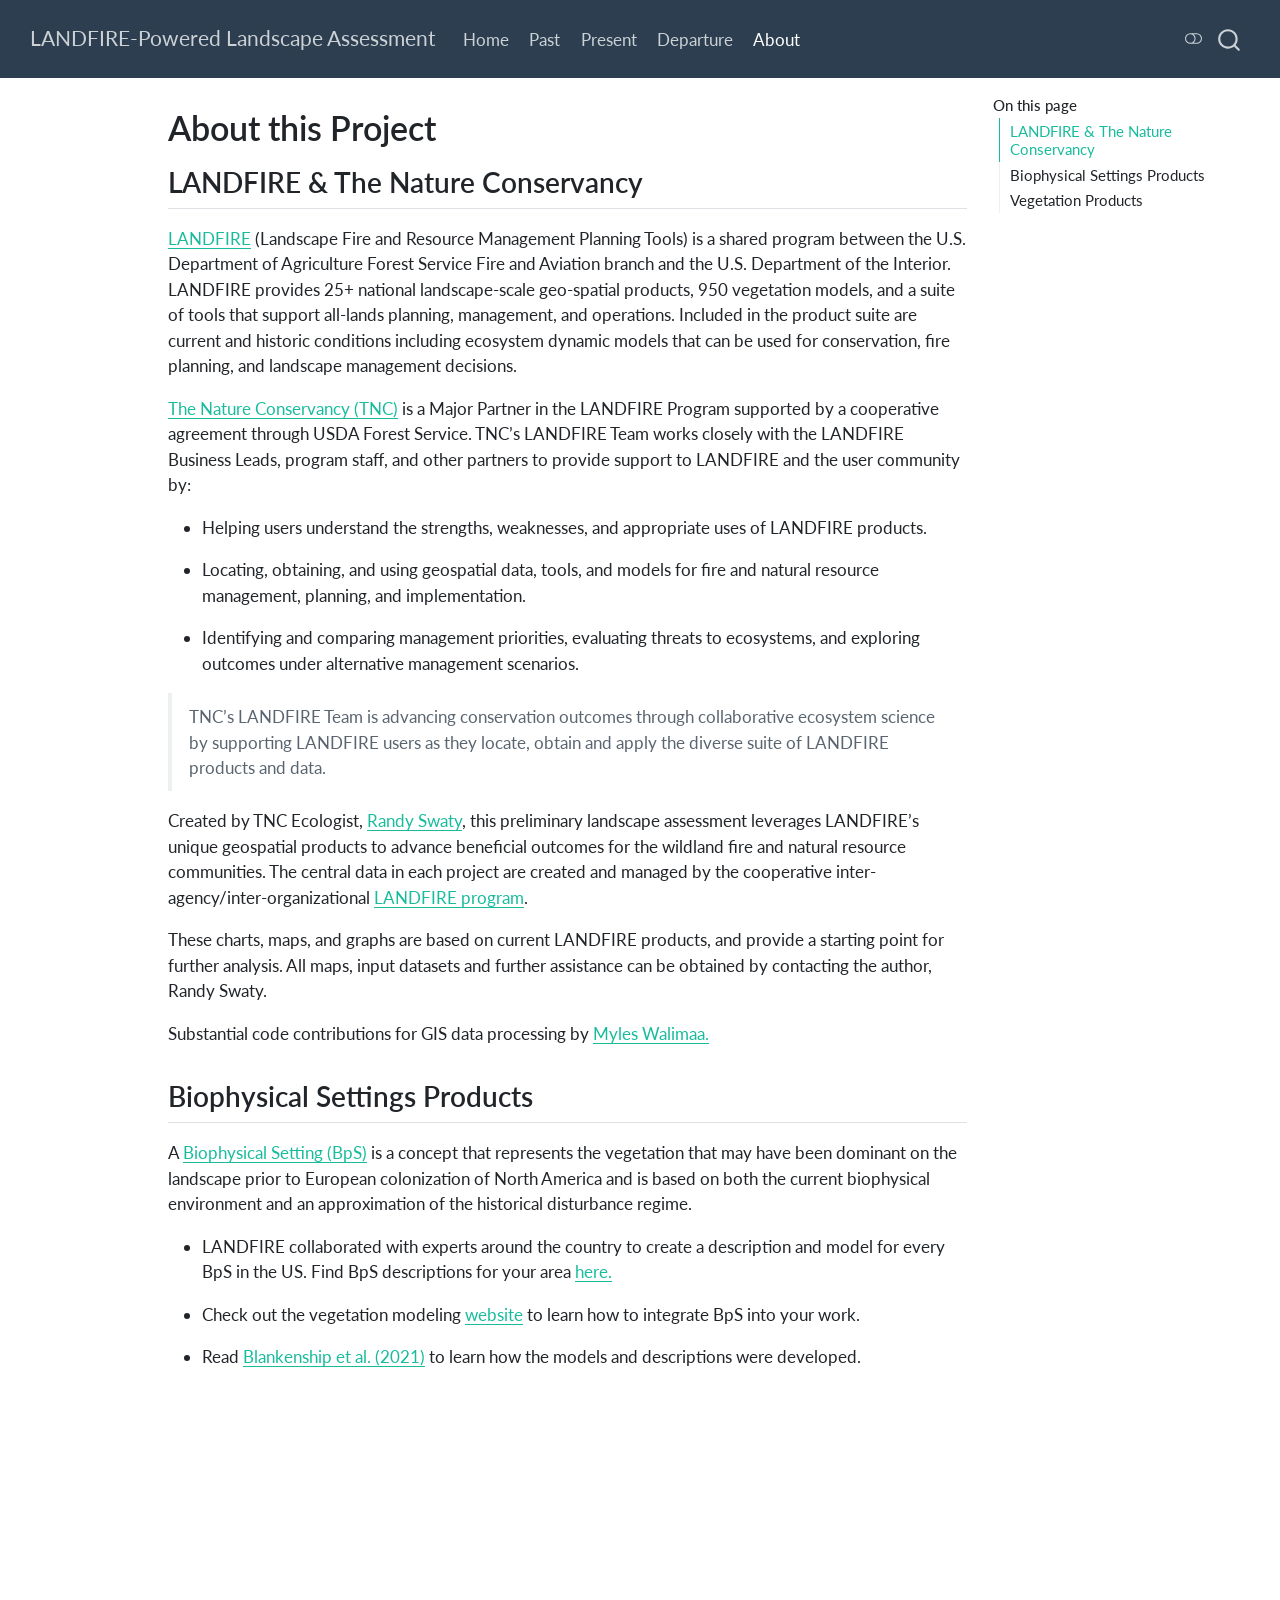
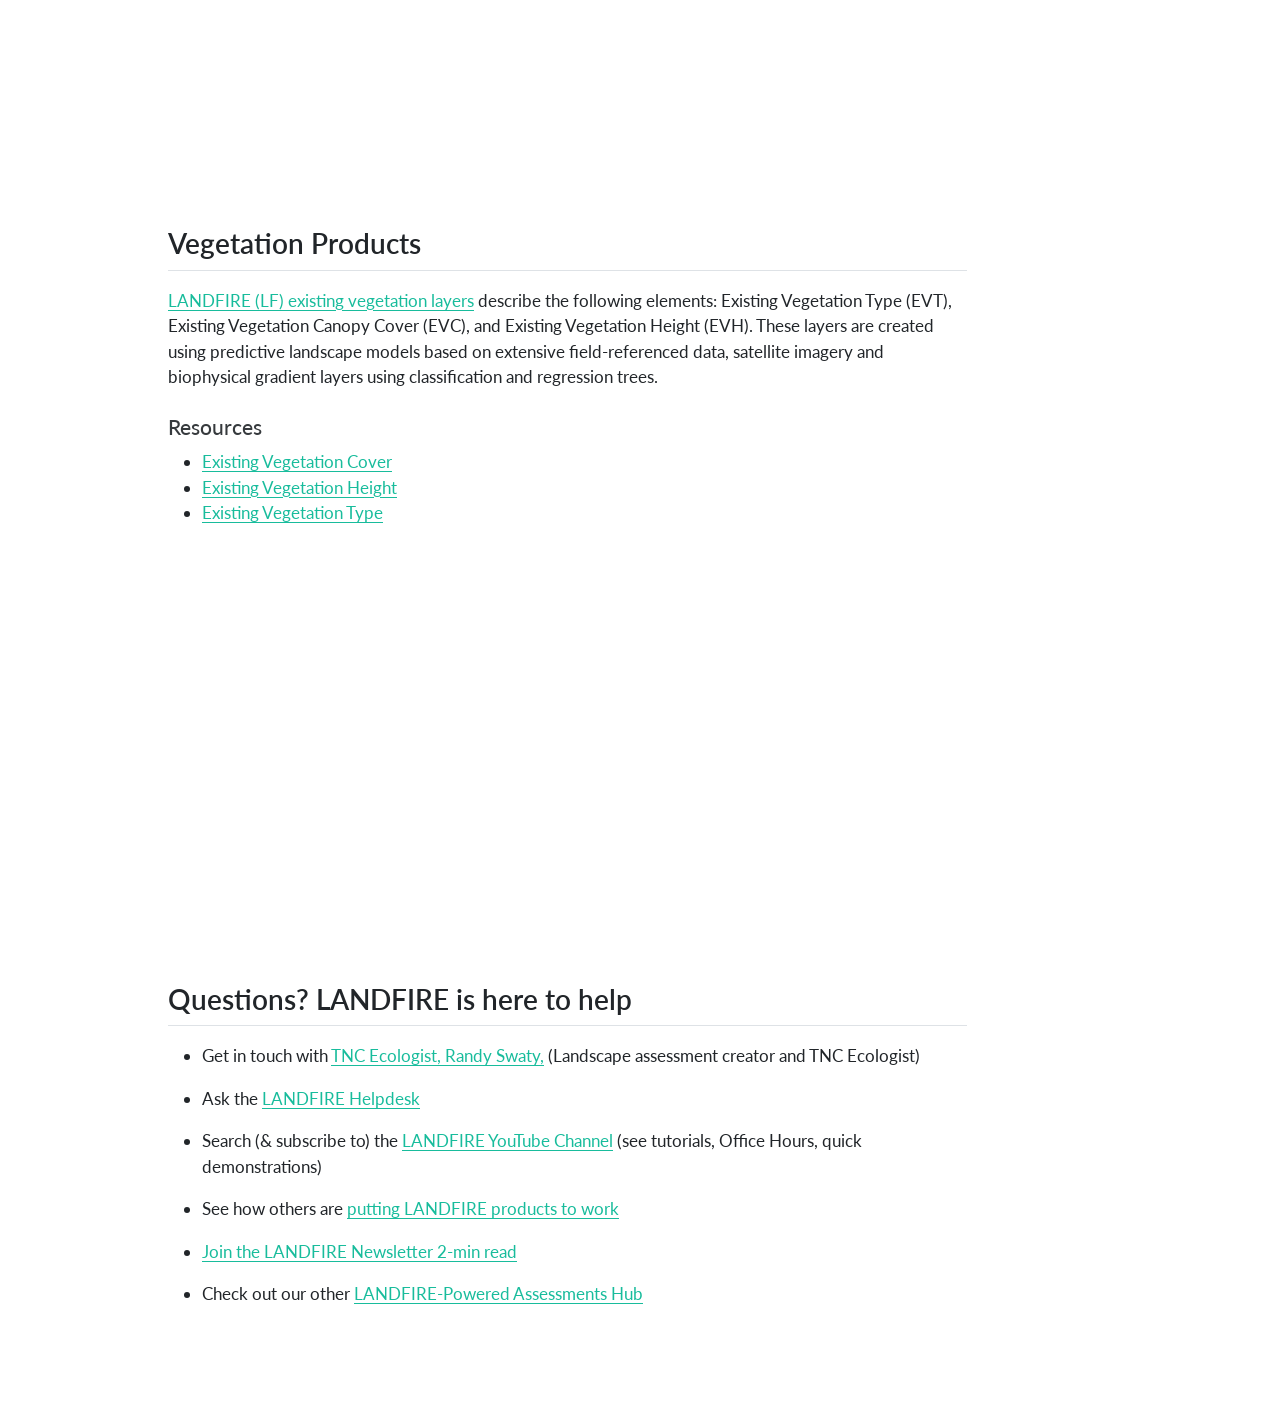
==== commit 998de27b: "folded in Jims comments and Sarah's EVT palette" ====
--- a/docs/about.html
+++ b/docs/about.html
@@ -39,10 +39,12 @@
 <link href="site_libs/quarto-html/tippy.css" rel="stylesheet">
 <link href="site_libs/quarto-html/quarto-syntax-highlighting-587c61ba64f3a5504c4d52d930310e48.css" rel="stylesheet" class="quarto-color-scheme" id="quarto-text-highlighting-styles">
 <link href="site_libs/quarto-html/quarto-syntax-highlighting-dark-b758ccaa5987ceb1b75504551e579abf.css" rel="stylesheet" class="quarto-color-scheme quarto-color-alternate" id="quarto-text-highlighting-styles">
+<link href="site_libs/quarto-html/quarto-syntax-highlighting-587c61ba64f3a5504c4d52d930310e48.css" rel="stylesheet" class="quarto-color-scheme-extra" id="quarto-text-highlighting-styles">
 <script src="site_libs/bootstrap/bootstrap.min.js"></script>
 <link href="site_libs/bootstrap/bootstrap-icons.css" rel="stylesheet">
 <link href="site_libs/bootstrap/bootstrap-ffa9a6279353761231ec249df0a7fdd3.min.css" rel="stylesheet" append-hash="true" class="quarto-color-scheme" id="quarto-bootstrap" data-mode="light">
 <link href="site_libs/bootstrap/bootstrap-dark-24772959a0e306aba8d7698078628ce7.min.css" rel="stylesheet" append-hash="true" class="quarto-color-scheme quarto-color-alternate" id="quarto-bootstrap" data-mode="dark">
+<link href="site_libs/bootstrap/bootstrap-ffa9a6279353761231ec249df0a7fdd3.min.css" rel="stylesheet" append-hash="true" class="quarto-color-scheme-extra" id="quarto-bootstrap" data-mode="light">
 <script id="quarto-search-options" type="application/json">{
   "location": "navbar",
   "copy-button": false,
@@ -76,7 +78,7 @@
 <link rel="stylesheet" href="styles-flatly.css">
 </head>
 
-<body class="nav-fixed quarto-dark"><script id="quarto-html-before-body" type="application/javascript">
+<body class="nav-fixed quarto-light"><script id="quarto-html-before-body" type="application/javascript">
     const toggleBodyColorMode = (bsSheetEl) => {
       const mode = bsSheetEl.getAttribute("data-mode");
       const bodyEl = window.document.querySelector("body");
@@ -218,8 +220,10 @@
         changeGiscusTheme();
       }
     };
-    const authorPrefersDark = true;
+    const authorPrefersDark = false;
     const darkModeDefault = authorPrefersDark;
+      document.querySelector('link#quarto-text-highlighting-styles.quarto-color-scheme-extra').rel = 'disabled-stylesheet';
+      document.querySelector('link#quarto-bootstrap.quarto-color-scheme-extra').rel = 'disabled-stylesheet';
     let localAlternateSentinel = darkModeDefault ? 'alternate' : 'default';
     // Dark / light mode switch
     window.quartoToggleColorScheme = () => {
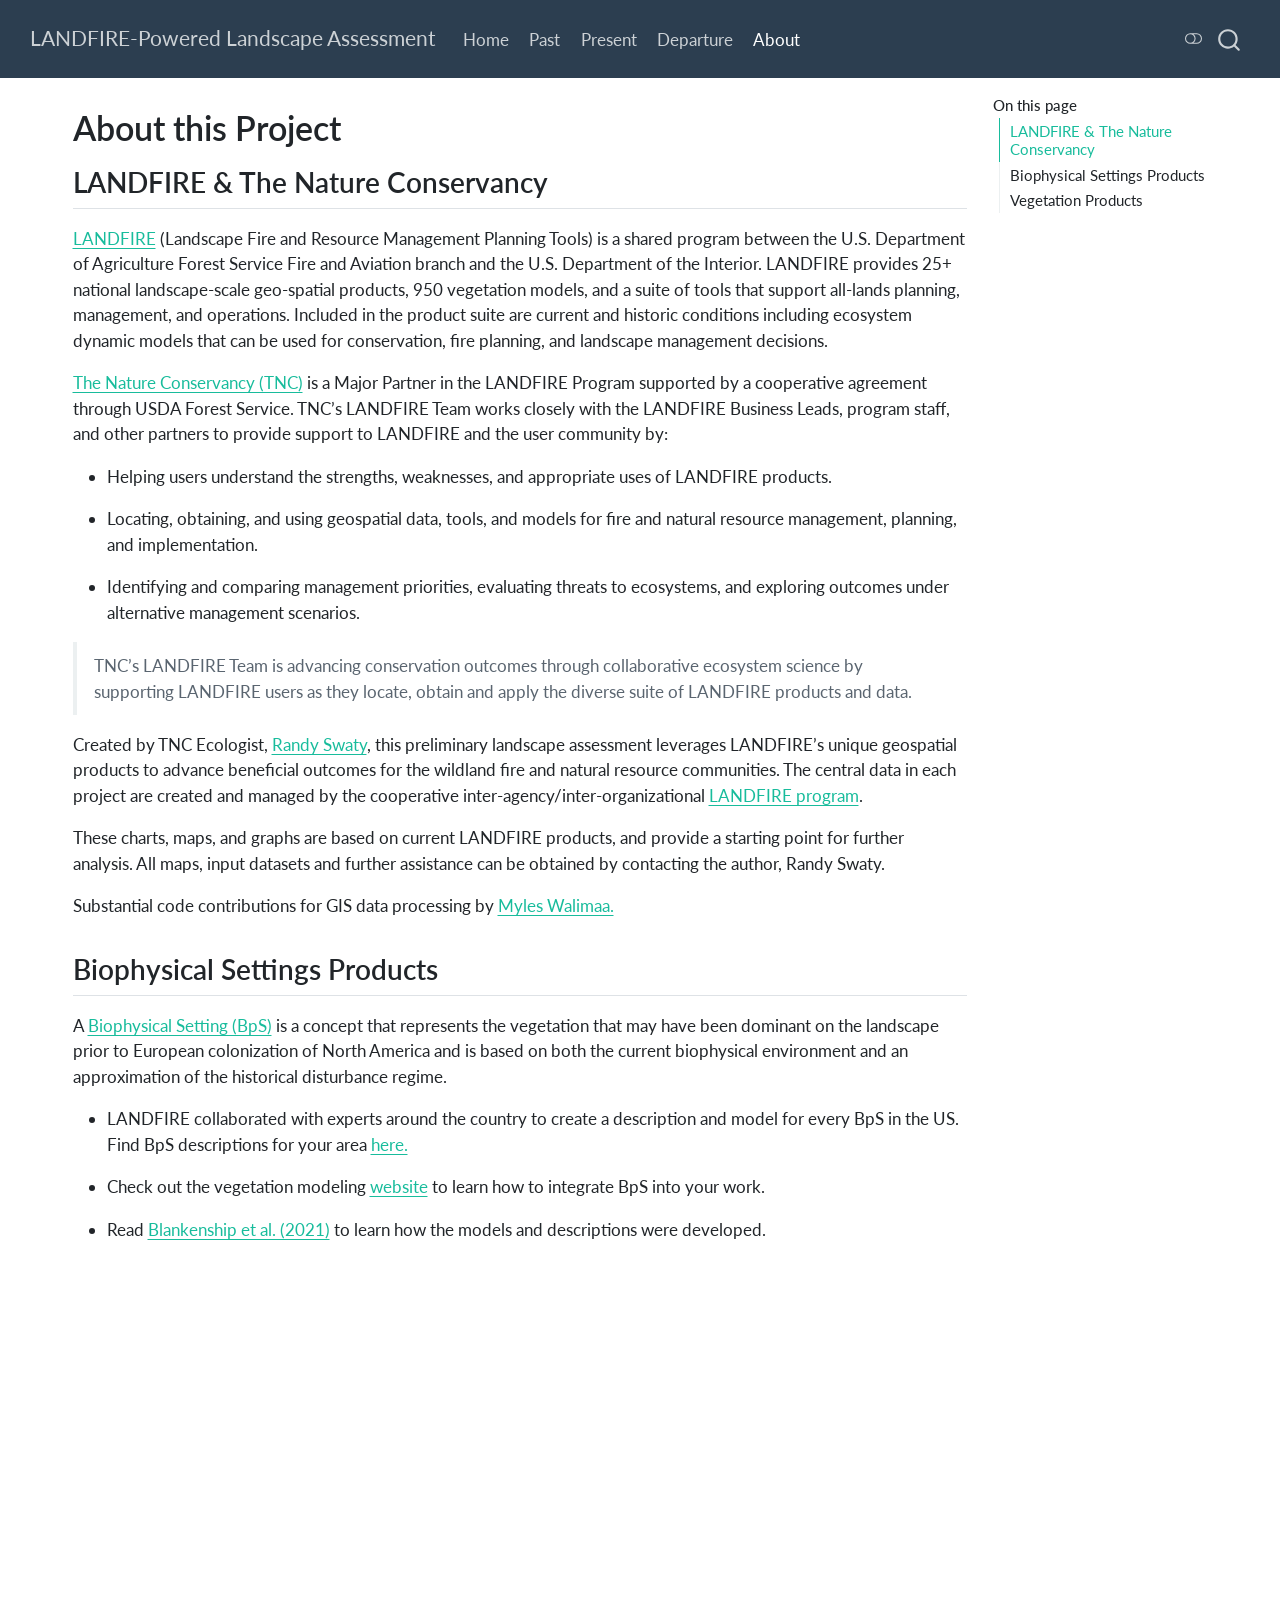
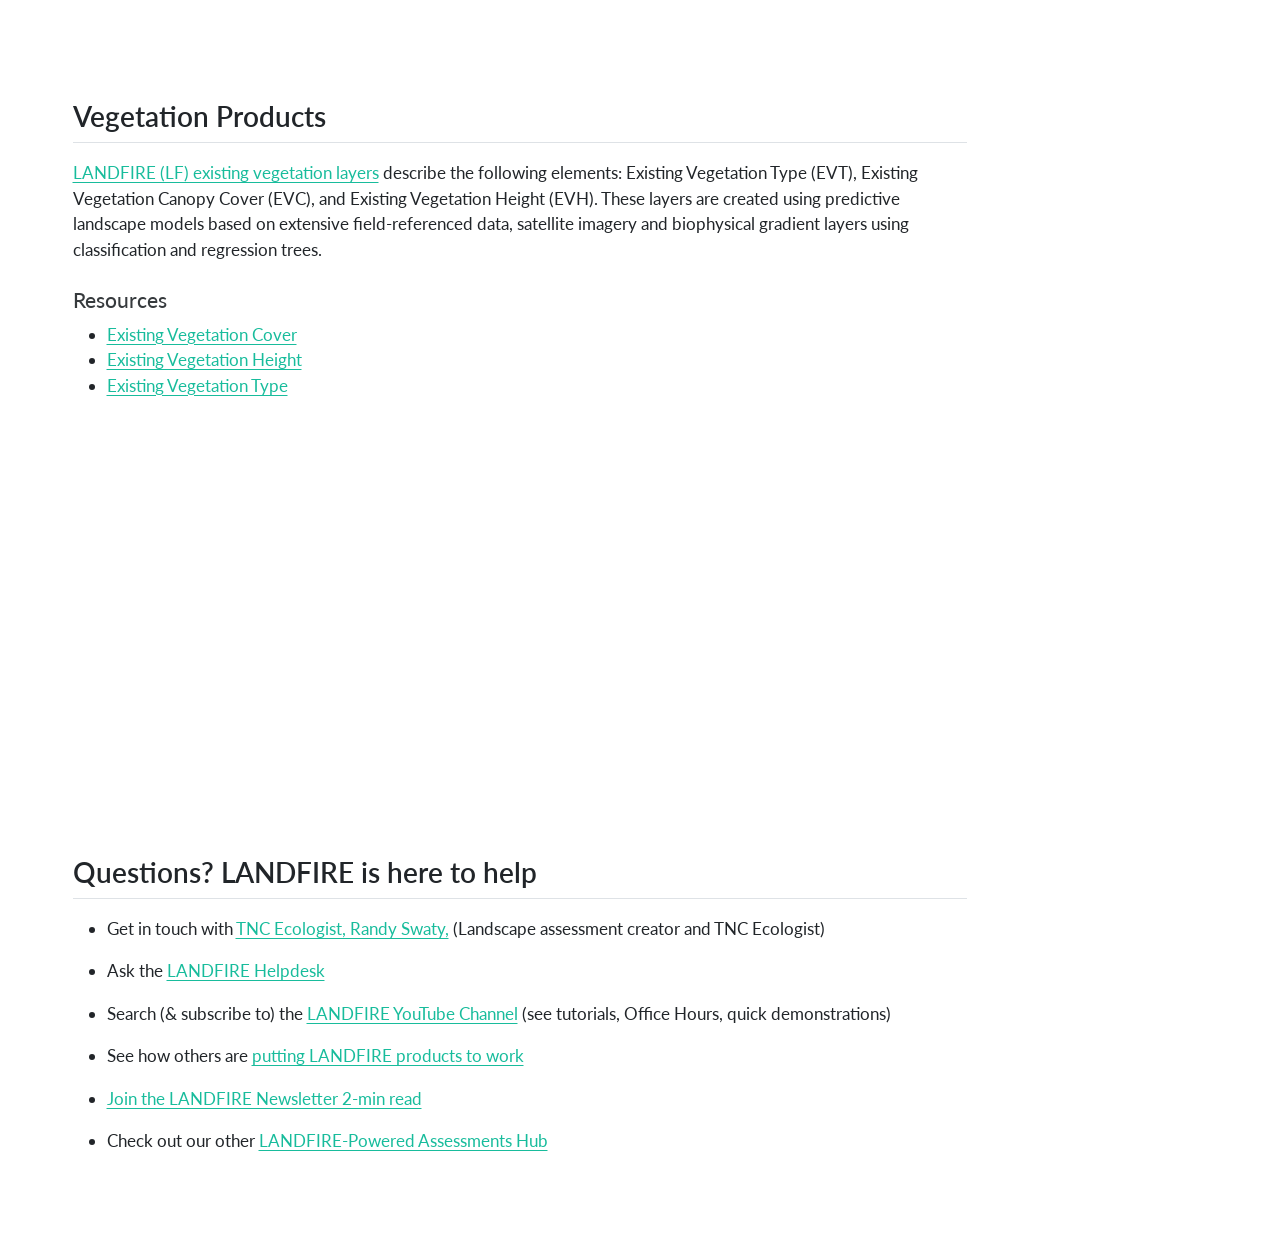
==== commit c2682982: "went to full width" ====
--- a/docs/about.html
+++ b/docs/about.html
@@ -286,7 +286,7 @@
     </nav>
 </header>
 <!-- content -->
-<div id="quarto-content" class="quarto-container page-columns page-rows-contents page-layout-article page-navbar">
+<div id="quarto-content" class="quarto-container page-columns page-rows-contents page-layout-full page-navbar">
 <!-- sidebar -->
 <!-- margin-sidebar -->
     <div id="quarto-margin-sidebar" class="sidebar margin-sidebar">
@@ -301,7 +301,7 @@
 </nav>
     </div>
 <!-- main -->
-<main class="content" id="quarto-document-content">
+<main class="content column-page-left" id="quarto-document-content">
 
 
 <header id="title-block-header" class="quarto-title-block default">
@@ -311,7 +311,7 @@
 
 
 
-<div class="quarto-title-meta">
+<div class="quarto-title-meta column-page-left">
 
     
   
